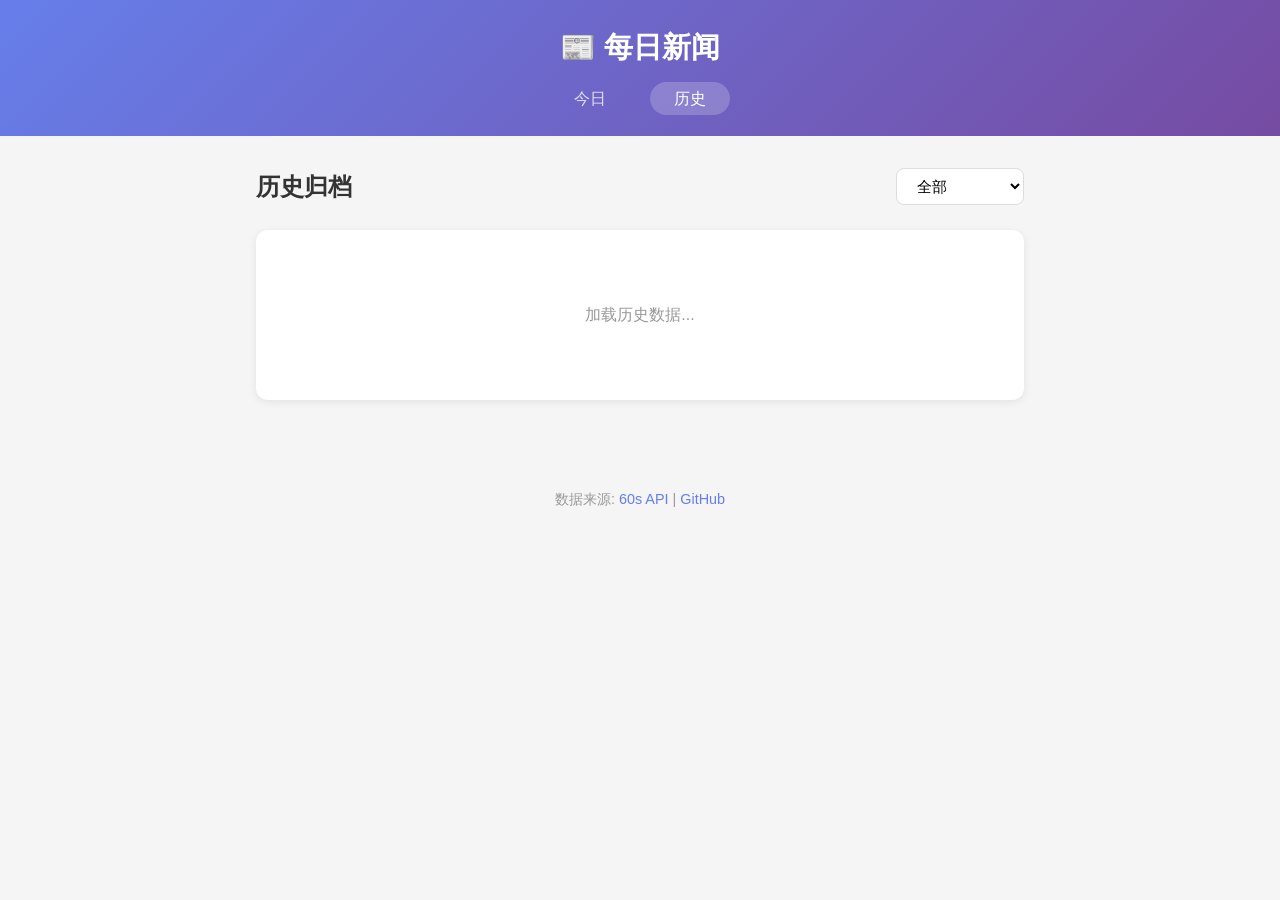
==== history.html @ ca11e193 "Initial commit: daily news site with 60s + AI news" ====
<!DOCTYPE html>
<html lang="zh-CN">
<head>
    <meta charset="UTF-8">
    <meta name="viewport" content="width=device-width, initial-scale=1.0">
    <title>历史新闻 - 每日新闻</title>
    <link rel="stylesheet" href="style.css">
</head>
<body>
    <header>
        <h1>📰 每日新闻</h1>
        <nav>
            <a href="index.html">今日</a>
            <a href="history.html" class="active">历史</a>
        </nav>
    </header>

    <main>
        <div class="history-header">
            <h2>历史归档</h2>
            <div class="filter">
                <select id="type-filter">
                    <option value="all">全部</option>
                    <option value="news">60s 看世界</option>
                    <option value="ai">AI 资讯</option>
                </select>
            </div>
        </div>

        <div class="calendar-view" id="calendar">
            <div class="loading">加载历史数据...</div>
        </div>

        <div class="archive-list" id="archive-list"></div>
    </main>

    <footer>
        <p>数据来源: <a href="https://60s.viki.moe" target="_blank">60s API</a> | 
           <a href="https://github.com/hao031410/daily-news" target="_blank">GitHub</a></p>
    </footer>

    <script src="script.js"></script>
</body>
</html>
---- style.css ----
* {
    margin: 0;
    padding: 0;
    box-sizing: border-box;
}

body {
    font-family: -apple-system, BlinkMacSystemFont, 'Segoe UI', Roboto, 'Helvetica Neue', Arial, sans-serif;
    background: #f5f5f5;
    color: #333;
    line-height: 1.6;
}

header {
    background: linear-gradient(135deg, #667eea 0%, #764ba2 100%);
    color: white;
    padding: 1.5rem 1rem;
    text-align: center;
}

header h1 {
    font-size: 1.8rem;
    margin-bottom: 0.5rem;
}

nav {
    margin-top: 1rem;
}

nav a {
    color: rgba(255,255,255,0.8);
    text-decoration: none;
    padding: 0.5rem 1.5rem;
    margin: 0 0.5rem;
    border-radius: 20px;
    transition: all 0.3s;
}

nav a:hover,
nav a.active {
    background: rgba(255,255,255,0.2);
    color: white;
}

main {
    max-width: 800px;
    margin: 2rem auto;
    padding: 0 1rem;
}

/* Tabs */
.tabs {
    display: flex;
    gap: 0.5rem;
    margin-bottom: 1.5rem;
    background: white;
    padding: 0.5rem;
    border-radius: 12px;
    box-shadow: 0 2px 8px rgba(0,0,0,0.1);
}

.tab-btn {
    flex: 1;
    padding: 0.8rem;
    border: none;
    background: transparent;
    border-radius: 8px;
    cursor: pointer;
    font-size: 1rem;
    transition: all 0.3s;
}

.tab-btn.active {
    background: #667eea;
    color: white;
}

.tab-content {
    display: none;
}

.tab-content.active {
    display: block;
}

/* News Cards */
.date-info {
    text-align: center;
    color: #666;
    margin-bottom: 1rem;
    font-size: 0.9rem;
}

.news-list {
    display: flex;
    flex-direction: column;
    gap: 1rem;
}

.news-item {
    background: white;
    padding: 1.2rem;
    border-radius: 12px;
    box-shadow: 0 2px 8px rgba(0,0,0,0.08);
    transition: transform 0.2s, box-shadow 0.2s;
}

.news-item:hover {
    transform: translateY(-2px);
    box-shadow: 0 4px 16px rgba(0,0,0,0.12);
}

.news-item h3 {
    font-size: 1.1rem;
    color: #333;
    margin-bottom: 0.5rem;
}

.news-item p {
    color: #666;
    font-size: 0.95rem;
    margin-bottom: 0.8rem;
}

.news-meta {
    display: flex;
    justify-content: space-between;
    align-items: center;
    font-size: 0.85rem;
    color: #999;
}

.news-meta a {
    color: #667eea;
    text-decoration: none;
}

.news-meta a:hover {
    text-decoration: underline;
}

/* History Page */
.history-header {
    display: flex;
    justify-content: space-between;
    align-items: center;
    margin-bottom: 1.5rem;
}

.history-header h2 {
    font-size: 1.5rem;
}

.filter select {
    padding: 0.5rem 1rem;
    border: 1px solid #ddd;
    border-radius: 8px;
    background: white;
    font-size: 0.95rem;
}

.calendar-view {
    background: white;
    padding: 1.5rem;
    border-radius: 12px;
    box-shadow: 0 2px 8px rgba(0,0,0,0.08);
    margin-bottom: 1.5rem;
}

.archive-list {
    display: flex;
    flex-direction: column;
    gap: 1rem;
}

.archive-item {
    background: white;
    padding: 1rem 1.2rem;
    border-radius: 10px;
    box-shadow: 0 2px 8px rgba(0,0,0,0.08);
    display: flex;
    justify-content: space-between;
    align-items: center;
    cursor: pointer;
    transition: all 0.2s;
}

.archive-item:hover {
    background: #f8f9ff;
}

.archive-date {
    font-weight: 600;
    color: #333;
}

.archive-types {
    display: flex;
    gap: 0.5rem;
}

.type-badge {
    padding: 0.2rem 0.6rem;
    border-radius: 12px;
    font-size: 0.75rem;
}

.type-badge.news {
    background: #e3f2fd;
    color: #1976d2;
}

.type-badge.ai {
    background: #f3e5f5;
    color: #7b1fa2;
}

/* Loading */
.loading {
    text-align: center;
    padding: 3rem;
    color: #999;
}

/* Footer */
footer {
    text-align: center;
    padding: 2rem;
    color: #999;
    font-size: 0.9rem;
}

footer a {
    color: #667eea;
    text-decoration: none;
}

/* Responsive */
@media (max-width: 600px) {
    header h1 {
        font-size: 1.5rem;
    }
    
    nav a {
        padding: 0.4rem 1rem;
        font-size: 0.9rem;
    }
    
    .history-header {
        flex-direction: column;
        gap: 1rem;
        align-items: flex-start;
    }
}
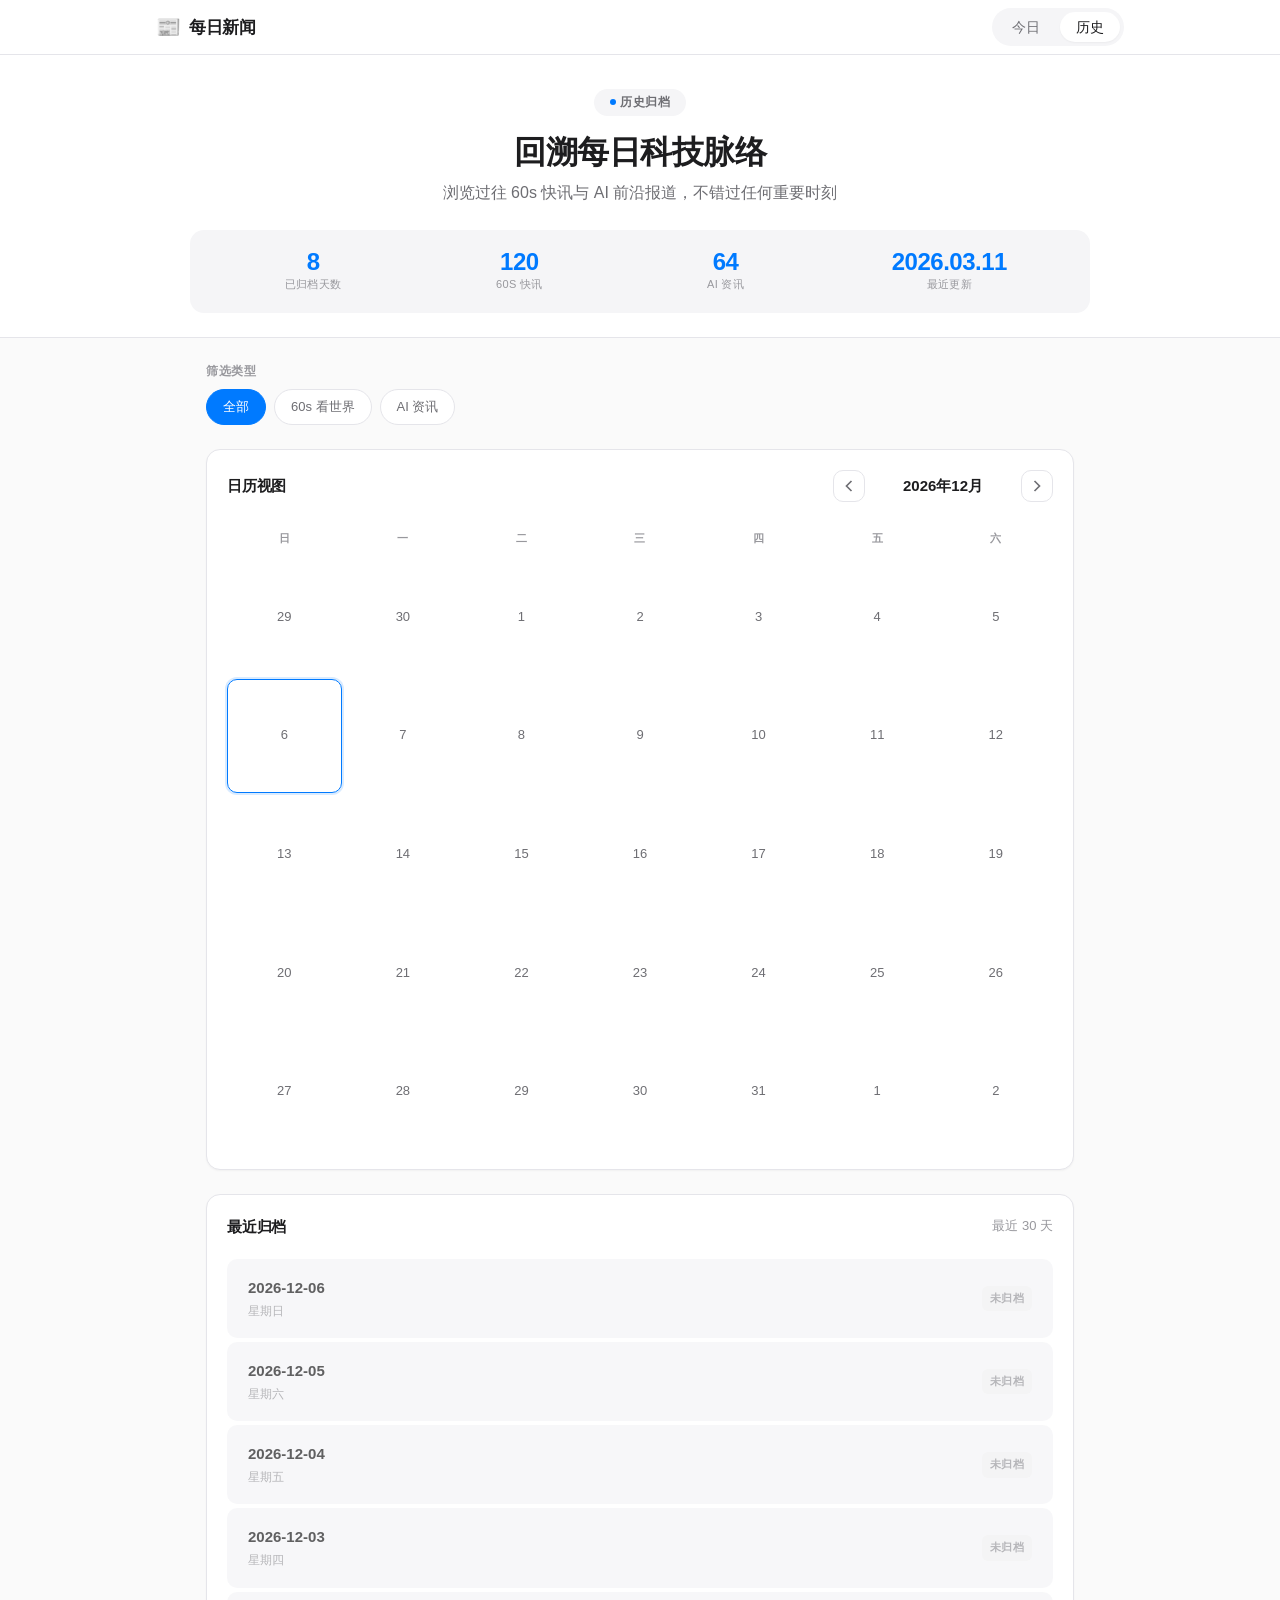
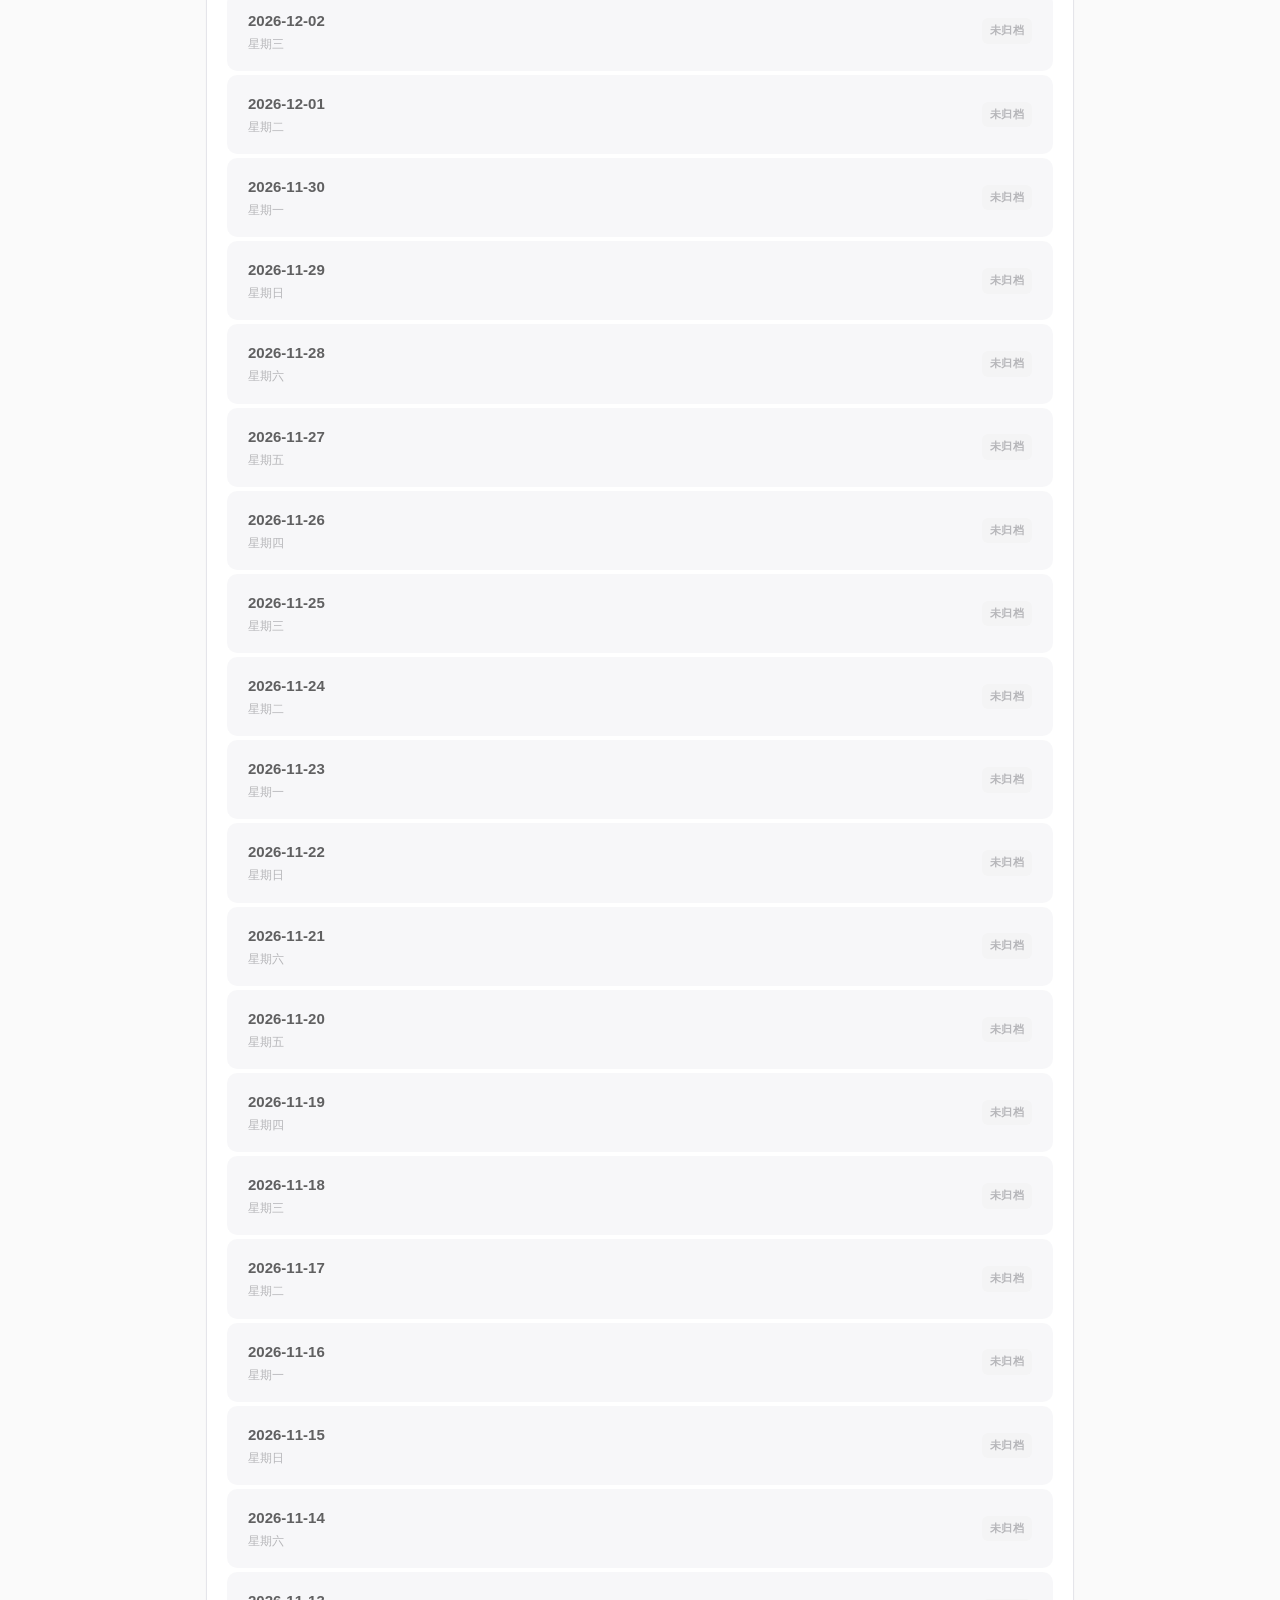
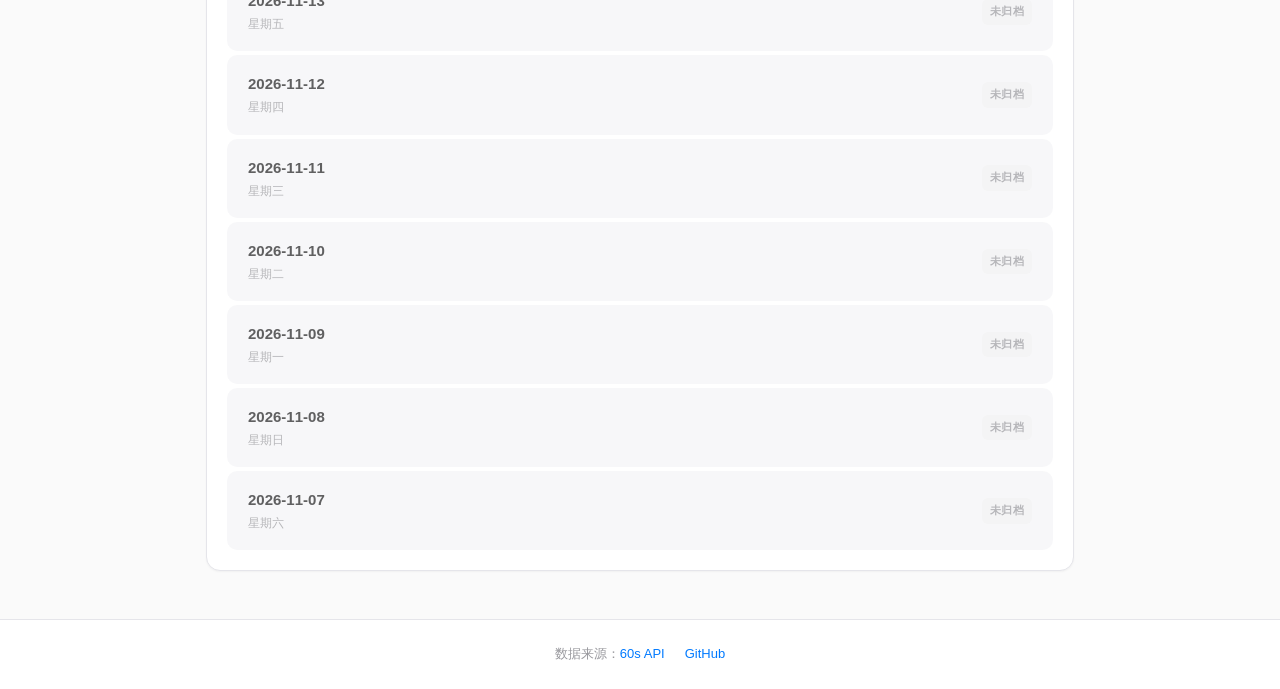
==== commit 5f723418: "feat: productize daily news experience" ====
--- a/history.html
+++ b/history.html
@@ -5,39 +5,111 @@
     <meta name="viewport" content="width=device-width, initial-scale=1.0">
     <title>历史新闻 - 每日新闻</title>
     <link rel="stylesheet" href="style.css">
+    <link rel="icon" type="image/svg+xml" href="data:image/svg+xml,<svg xmlns='http://www.w3.org/2000/svg' viewBox='0 0 100 100'><text y='.9em' font-size='90'>📰</text></svg>">
 </head>
 <body>
-    <header>
-        <h1>📰 每日新闻</h1>
-        <nav>
-            <a href="index.html">今日</a>
-            <a href="history.html" class="active">历史</a>
+    <div class="page-wrapper">
+        <!-- Navigation Bar -->
+        <nav class="top-nav">
+            <div class="nav-container">
+                <a href="index.html" class="nav-logo">
+                    <span class="logo-icon">📰</span>
+                    <span class="logo-text">每日新闻</span>
+                </a>
+                <div class="nav-tabs">
+                    <a href="index.html" class="nav-tab">今日</a>
+                    <a href="history.html" class="nav-tab active">历史</a>
+                </div>
+            </div>
         </nav>
-    </header>
 
-    <main>
-        <div class="history-header">
-            <h2>历史归档</h2>
-            <div class="filter">
-                <select id="type-filter">
-                    <option value="all">全部</option>
-                    <option value="news">60s 看世界</option>
-                    <option value="ai">AI 资讯</option>
-                </select>
+        <!-- Hero Section -->
+        <header class="hero">
+            <div class="hero-content">
+                <div class="hero-main">
+                    <div class="hero-badge history-badge">
+                        <span class="badge-dot"></span>
+                        历史归档
+                    </div>
+                    <h1 class="hero-title">回溯每日科技脉络</h1>
+                    <p class="hero-desc">浏览过往 60s 快讯与 AI 前沿报道，不错过任何重要时刻</p>
+                </div>
+
+                <!-- History Summary Bar -->
+                <div class="hero-status-bar history-summary">
+                    <div class="summary-stat">
+                        <span class="stat-value" id="total-days">-</span>
+                        <span class="stat-label">已归档天数</span>
+                    </div>
+                    <div class="summary-stat">
+                        <span class="stat-value" id="total-news">-</span>
+                        <span class="stat-label">60s 快讯</span>
+                    </div>
+                    <div class="summary-stat">
+                        <span class="stat-value" id="total-ai">-</span>
+                        <span class="stat-label">AI 资讯</span>
+                    </div>
+                    <div class="summary-stat">
+                        <span class="stat-value" id="latest-date">-</span>
+                        <span class="stat-label">最近更新</span>
+                    </div>
+                </div>
             </div>
-        </div>
+        </header>
 
-        <div class="calendar-view" id="calendar">
-            <div class="loading">加载历史数据...</div>
-        </div>
+        <main>
+            <!-- Filter & Quick Nav -->
+            <div class="history-controls">
+                <div class="filter-group">
+                    <label class="filter-label">筛选类型</label>
+                    <div class="filter-chips">
+                        <button class="filter-chip active" data-filter="all">全部</button>
+                        <button class="filter-chip" data-filter="news">60s 看世界</button>
+                        <button class="filter-chip" data-filter="ai">AI 资讯</button>
+                    </div>
+                </div>
+            </div>
 
-        <div class="archive-list" id="archive-list"></div>
-    </main>
+            <!-- Calendar View -->
+            <div class="calendar-section">
+                <div class="section-header">
+                    <h2 class="section-title">日历视图</h2>
+                    <div class="calendar-nav">
+                        <button class="nav-btn" id="prev-month" aria-label="上个月">
+                            <svg width="20" height="20" viewBox="0 0 24 24" fill="none" stroke="currentColor" stroke-width="2">
+                                <path d="M15 18l-6-6 6-6"/>
+                            </svg>
+                        </button>
+                        <span class="calendar-month-label" id="calendar-month"></span>
+                        <button class="nav-btn" id="next-month" aria-label="下个月">
+                            <svg width="20" height="20" viewBox="0 0 24 24" fill="none" stroke="currentColor" stroke-width="2">
+                                <path d="M9 18l6-6-6-6"/>
+                            </svg>
+                        </button>
+                    </div>
+                </div>
+                <div class="calendar-view" id="calendar">
+                    <div class="loading">加载日历...</div>
+                </div>
+            </div>
 
-    <footer>
-        <p>数据来源: <a href="https://60s.viki.moe" target="_blank">60s API</a> | 
-           <a href="https://github.com/hao031410/daily-news" target="_blank">GitHub</a></p>
-    </footer>
+            <!-- Archive List -->
+            <div class="archive-section">
+                <div class="section-header">
+                    <h2 class="section-title">最近归档</h2>
+                    <span class="archive-count" id="archive-count">最近 30 天</span>
+                </div>
+                <div class="archive-list" id="archive-list"></div>
+            </div>
+        </main>
+
+        <footer>
+            <div class="footer-content">
+                <p class="footer-text">数据来源：<a href="https://60s.viki.moe" target="_blank">60s API</a></p>
+                <p class="footer-text"><a href="https://github.com/hao031410/daily-news" target="_blank">GitHub</a></p>
+            </div>
+        </footer>
+    </div>
 
     <script src="script.js"></script>
 </body>
--- a/style.css
+++ b/style.css
@@ -1,208 +1,603 @@
+/* ===================================
+   Daily News - Product Style v1.1
+   Clean, Modern, Tool-like Aesthetic
+   Enhanced visual hierarchy & rhythm
+   =================================== */
+
 * {
     margin: 0;
     padding: 0;
     box-sizing: border-box;
 }
 
+:root {
+    /* Colors */
+    --bg-primary: #fafafa;
+    --bg-secondary: #ffffff;
+    --bg-tertiary: #f5f5f7;
+    --bg-quaternary: #f0f0f2;
+
+    --text-primary: #1d1d1f;
+    --text-secondary: #6e6e73;
+    --text-tertiary: #98989d;
+
+    --accent-primary: #007aff;
+    --accent-primary-rgb: 0, 122, 255;
+    --accent-secondary: #5856d6;
+    --accent-success: #34c759;
+    --accent-warning: #ff9500;
+    --accent-danger: #ff3b30;
+
+    --border-light: #e5e5ea;
+    --border-medium: #d1d1d6;
+
+    --shadow-sm: 0 1px 2px rgba(0, 0, 0, 0.04);
+    --shadow-md: 0 4px 12px rgba(0, 0, 0, 0.06);
+    --shadow-lg: 0 8px 24px rgba(0, 0, 0, 0.08);
+    --shadow-hover: 0 12px 32px rgba(0, 0, 0, 0.1);
+
+    /* Spacing */
+    --space-xs: 0.25rem;
+    --space-sm: 0.5rem;
+    --space-md: 1rem;
+    --space-lg: 1.25rem;
+    --space-xl: 1.5rem;
+    --space-2xl: 2rem;
+    --space-3xl: 3rem;
+
+    /* Radius */
+    --radius-sm: 6px;
+    --radius-md: 10px;
+    --radius-lg: 14px;
+    --radius-xl: 20px;
+    --radius-full: 9999px;
+
+    /* Transitions */
+    --transition-fast: 120ms cubic-bezier(0.4, 0, 0.2, 1);
+    --transition-base: 200ms cubic-bezier(0.4, 0, 0.2, 1);
+    --transition-slow: 300ms cubic-bezier(0.4, 0, 0.2, 1);
+}
+
 body {
-    font-family: -apple-system, BlinkMacSystemFont, 'Segoe UI', Roboto, 'Helvetica Neue', Arial, sans-serif;
-    background: #f5f5f5;
-    color: #333;
+    font-family: -apple-system, BlinkMacSystemFont, 'SF Pro Text', 'Segoe UI', Roboto, 'Helvetica Neue', Arial, sans-serif;
+    background: var(--bg-primary);
+    color: var(--text-primary);
     line-height: 1.6;
-}
-
-header {
-    background: linear-gradient(135deg, #667eea 0%, #764ba2 100%);
+    -webkit-font-smoothing: antialiased;
+    -moz-osx-font-smoothing: grayscale;
+}
+
+.page-wrapper {
+    min-height: 100vh;
+    display: flex;
+    flex-direction: column;
+}
+
+/* ===================================
+   Top Navigation Bar
+   =================================== */
+.top-nav {
+    background: var(--bg-secondary);
+    border-bottom: 1px solid var(--border-light);
+    position: sticky;
+    top: 0;
+    z-index: 100;
+    backdrop-filter: blur(20px);
+    background: rgba(255, 255, 255, 0.9);
+}
+
+.nav-container {
+    max-width: 1000px;
+    margin: 0 auto;
+    display: flex;
+    justify-content: space-between;
+    align-items: center;
+    padding: var(--space-sm) var(--space-md);
+}
+
+.nav-logo {
+    display: flex;
+    align-items: center;
+    gap: var(--space-sm);
+    text-decoration: none;
+    color: var(--text-primary);
+    font-weight: 600;
+    font-size: 1.0625rem;
+    letter-spacing: -0.2px;
+}
+
+.logo-icon {
+    font-size: 1.25rem;
+}
+
+.nav-tabs {
+    display: flex;
+    gap: var(--space-xs);
+    background: var(--bg-tertiary);
+    padding: var(--space-xs);
+    border-radius: var(--radius-full);
+}
+
+.nav-tab {
+    padding: var(--space-xs) var(--space-md);
+    text-decoration: none;
+    color: var(--text-secondary);
+    font-size: 0.875rem;
+    font-weight: 500;
+    border-radius: var(--radius-full);
+    transition: all var(--transition-fast);
+    white-space: nowrap;
+}
+
+.nav-tab:hover {
+    color: var(--text-primary);
+    background: rgba(255, 255, 255, 0.5);
+}
+
+.nav-tab.active {
+    background: var(--bg-secondary);
+    color: var(--text-primary);
+    box-shadow: var(--shadow-sm);
+}
+
+/* ===================================
+   Hero Section
+   =================================== */
+.hero {
+    background: var(--bg-secondary);
+    border-bottom: 1px solid var(--border-light);
+    padding: var(--space-2xl) var(--space-md) var(--space-xl);
+}
+
+.hero-content {
+    max-width: 900px;
+    margin: 0 auto;
+}
+
+.hero-main {
+    text-align: center;
+    margin-bottom: var(--space-xl);
+}
+
+.hero-badge {
+    display: inline-flex;
+    align-items: center;
+    gap: var(--space-xs);
+    padding: var(--space-xs) var(--space-md);
+    background: var(--bg-tertiary);
+    color: var(--text-secondary);
+    font-size: 0.75rem;
+    font-weight: 600;
+    letter-spacing: 0.5px;
+    text-transform: uppercase;
+    border-radius: var(--radius-full);
+    margin-bottom: var(--space-md);
+}
+
+.badge-dot {
+    width: 6px;
+    height: 6px;
+    background: var(--accent-success);
+    border-radius: var(--radius-full);
+    animation: pulse 2s ease-in-out infinite;
+}
+
+/* History badge variant */
+.history-badge .badge-dot {
+    background: var(--accent-primary);
+}
+
+.badge-text {
+    margin-left: 2px;
+}
+
+@keyframes pulse {
+    0%, 100% { opacity: 1; transform: scale(1); }
+    50% { opacity: 0.6; transform: scale(0.9); }
+}
+
+.hero-title {
+    font-size: 2rem;
+    font-weight: 700;
+    letter-spacing: -0.5px;
+    color: var(--text-primary);
+    margin-bottom: var(--space-sm);
+    line-height: 1.25;
+}
+
+.hero-desc {
+    font-size: 1rem;
+    color: var(--text-secondary);
+    font-weight: 400;
+    max-width: 520px;
+    margin: 0 auto;
+}
+
+/* Back to today link */
+.back-to-today {
+    display: inline-flex;
+    align-items: center;
+    gap: var(--space-xs);
+    margin-top: var(--space-md);
+    padding: var(--space-xs) var(--space-md);
+    background: var(--bg-secondary);
+    border: 1px solid var(--border-light);
+    border-radius: var(--radius-full);
+    color: var(--text-secondary);
+    font-size: 0.8125rem;
+    font-weight: 500;
+    text-decoration: none;
+    transition: all var(--transition-fast);
+}
+
+.back-to-today:hover {
+    border-color: var(--accent-primary);
+    color: var(--accent-primary);
+    background: rgba(0, 122, 255, 0.04);
+}
+
+.back-to-today svg {
+    width: 14px;
+    height: 14px;
+}
+
+/* ===================================
+   Status Bar
+   =================================== */
+.hero-status-bar {
+    display: flex;
+    align-items: center;
+    justify-content: center;
+    gap: var(--space-lg);
+    padding: var(--space-lg);
+    background: var(--bg-tertiary);
+    border-radius: var(--radius-lg);
+    margin-top: var(--space-lg);
+}
+
+.status-item {
+    display: flex;
+    align-items: center;
+    gap: var(--space-sm);
+}
+
+.status-icon {
+    font-size: 1.125rem;
+    line-height: 1;
+}
+
+.status-info {
+    display: flex;
+    flex-direction: column;
+    gap: 2px;
+}
+
+.status-label {
+    font-size: 0.6875rem;
+    color: var(--text-tertiary);
+    text-transform: uppercase;
+    letter-spacing: 0.3px;
+    font-weight: 500;
+}
+
+.status-value {
+    font-size: 0.875rem;
+    color: var(--text-primary);
+    font-weight: 600;
+    white-space: nowrap;
+}
+
+.status-divider {
+    width: 1px;
+    height: 32px;
+    background: var(--border-light);
+}
+
+/* History summary variant */
+.history-summary {
+    justify-content: space-around;
+    gap: 0;
+}
+
+.summary-stat {
+    display: flex;
+    flex-direction: column;
+    align-items: center;
+    gap: 2px;
+    min-width: 80px;
+}
+
+.stat-value {
+    font-size: 1.5rem;
+    font-weight: 700;
+    color: var(--accent-primary);
+    line-height: 1;
+    letter-spacing: -0.5px;
+}
+
+.stat-label {
+    font-size: 0.6875rem;
+    color: var(--text-tertiary);
+    text-transform: uppercase;
+    letter-spacing: 0.3px;
+    font-weight: 500;
+}
+
+/* ===================================
+   Main Content
+   =================================== */
+main {
+    flex: 1;
+    max-width: 900px;
+    margin: 0 auto;
+    padding: var(--space-xl) var(--space-md) var(--space-3xl);
+    width: 100%;
+}
+
+/* ===================================
+   History Controls
+   =================================== */
+.history-controls {
+    margin-bottom: var(--space-xl);
+}
+
+.filter-group {
+    display: flex;
+    flex-direction: column;
+    gap: var(--space-sm);
+}
+
+.filter-label {
+    font-size: 0.75rem;
+    font-weight: 600;
+    color: var(--text-tertiary);
+    text-transform: uppercase;
+    letter-spacing: 0.5px;
+}
+
+.filter-chips {
+    display: flex;
+    gap: var(--space-sm);
+}
+
+.filter-chip {
+    padding: var(--space-sm) var(--space-md);
+    background: var(--bg-secondary);
+    border: 1px solid var(--border-light);
+    border-radius: var(--radius-full);
+    color: var(--text-secondary);
+    font-size: 0.8125rem;
+    font-weight: 500;
+    cursor: pointer;
+    transition: all var(--transition-fast);
+}
+
+.filter-chip:hover {
+    border-color: var(--border-medium);
+    color: var(--text-primary);
+}
+
+.filter-chip.active {
+    background: var(--accent-primary);
+    border-color: var(--accent-primary);
     color: white;
-    padding: 1.5rem 1rem;
+}
+
+/* ===================================
+   Calendar Section
+   =================================== */
+.calendar-section {
+    background: var(--bg-secondary);
+    border: 1px solid var(--border-light);
+    border-radius: var(--radius-lg);
+    padding: var(--space-lg);
+    margin-bottom: var(--space-xl);
+    box-shadow: var(--shadow-sm);
+}
+
+.section-header {
+    display: flex;
+    justify-content: space-between;
+    align-items: center;
+    margin-bottom: var(--space-lg);
+}
+
+.section-title {
+    font-size: 0.9375rem;
+    font-weight: 600;
+    color: var(--text-primary);
+    letter-spacing: -0.2px;
+}
+
+.archive-count {
+    font-size: 0.8125rem;
+    color: var(--text-tertiary);
+}
+
+.calendar-nav {
+    display: flex;
+    align-items: center;
+    gap: var(--space-sm);
+}
+
+.nav-btn {
+    width: 32px;
+    height: 32px;
+    display: flex;
+    align-items: center;
+    justify-content: center;
+    border: 1px solid var(--border-light);
+    border-radius: var(--radius-md);
+    background: var(--bg-secondary);
+    color: var(--text-secondary);
+    cursor: pointer;
+    transition: all var(--transition-fast);
+}
+
+.nav-btn:hover {
+    border-color: var(--accent-primary);
+    color: var(--accent-primary);
+    background: rgba(0, 122, 255, 0.04);
+}
+
+.calendar-month-label {
+    font-size: 0.9375rem;
+    font-weight: 600;
+    color: var(--text-primary);
+    min-width: 140px;
     text-align: center;
 }
 
-header h1 {
-    font-size: 1.8rem;
-    margin-bottom: 0.5rem;
-}
-
-nav {
-    margin-top: 1rem;
-}
-
-nav a {
-    color: rgba(255,255,255,0.8);
-    text-decoration: none;
-    padding: 0.5rem 1.5rem;
-    margin: 0 0.5rem;
-    border-radius: 20px;
-    transition: all 0.3s;
-}
-
-nav a:hover,
-nav a.active {
-    background: rgba(255,255,255,0.2);
-    color: white;
-}
-
-main {
-    max-width: 800px;
-    margin: 2rem auto;
-    padding: 0 1rem;
-}
-
-/* Tabs */
-.tabs {
-    display: flex;
-    gap: 0.5rem;
-    margin-bottom: 1.5rem;
-    background: white;
-    padding: 0.5rem;
-    border-radius: 12px;
-    box-shadow: 0 2px 8px rgba(0,0,0,0.1);
-}
-
-.tab-btn {
-    flex: 1;
-    padding: 0.8rem;
-    border: none;
-    background: transparent;
-    border-radius: 8px;
+/* Calendar Grid */
+.calendar-view {
+    padding: 0;
+}
+
+/* Calendar with empty state */
+.calendar-view:has(.empty-state) {
+    padding: var(--space-xl);
+}
+
+.calendar-grid {
+    display: grid;
+    grid-template-columns: repeat(7, 1fr);
+    gap: var(--space-xs);
+}
+
+.calendar-weekday {
+    font-size: 0.6875rem;
+    color: var(--text-tertiary);
+    text-align: center;
+    padding: var(--space-sm);
+    font-weight: 600;
+    text-transform: uppercase;
+    letter-spacing: 0.3px;
+}
+
+.calendar-day {
+    aspect-ratio: 1;
+    display: flex;
+    flex-direction: column;
+    align-items: center;
+    justify-content: center;
+    border-radius: var(--radius-md);
+    font-size: 0.8125rem;
+    color: var(--text-secondary);
     cursor: pointer;
-    font-size: 1rem;
-    transition: all 0.3s;
-}
-
-.tab-btn.active {
-    background: #667eea;
-    color: white;
-}
-
-.tab-content {
-    display: none;
-}
-
-.tab-content.active {
-    display: block;
-}
-
-/* News Cards */
-.date-info {
-    text-align: center;
-    color: #666;
-    margin-bottom: 1rem;
-    font-size: 0.9rem;
-}
-
-.news-list {
+    transition: all var(--transition-fast);
+    position: relative;
+    border: 1px solid transparent;
+}
+
+.calendar-day:hover:not(.empty) {
+    background: var(--bg-tertiary);
+    border-color: var(--border-light);
+}
+
+.calendar-day.has-data {
+    background: var(--bg-tertiary);
+    color: var(--text-primary);
+    font-weight: 600;
+    border-color: var(--border-light);
+}
+
+.calendar-day.has-data::after {
+    content: '';
+    position: absolute;
+    bottom: 5px;
+    width: 4px;
+    height: 4px;
+    background: var(--accent-primary);
+    border-radius: var(--radius-full);
+}
+
+.calendar-day.has-data.news-only::after {
+    background: #1976d2;
+}
+
+.calendar-day.has-data.ai-only::after {
+    background: #7b1fa2;
+}
+
+.calendar-day.has-data:hover {
+    border-color: var(--accent-primary);
+}
+
+.calendar-day.empty {
+    cursor: default;
+}
+
+.calendar-day.today {
+    border-color: var(--accent-primary);
+    box-shadow: 0 0 0 2px rgba(0, 122, 255, 0.15);
+}
+
+/* ===================================
+   Archive Section
+   =================================== */
+.archive-section {
+    background: var(--bg-secondary);
+    border: 1px solid var(--border-light);
+    border-radius: var(--radius-lg);
+    padding: var(--space-lg);
+    box-shadow: var(--shadow-sm);
+}
+
+.archive-list {
     display: flex;
     flex-direction: column;
-    gap: 1rem;
-}
-
-.news-item {
-    background: white;
-    padding: 1.2rem;
-    border-radius: 12px;
-    box-shadow: 0 2px 8px rgba(0,0,0,0.08);
-    transition: transform 0.2s, box-shadow 0.2s;
-}
-
-.news-item:hover {
-    transform: translateY(-2px);
-    box-shadow: 0 4px 16px rgba(0,0,0,0.12);
-}
-
-.news-item h3 {
-    font-size: 1.1rem;
-    color: #333;
-    margin-bottom: 0.5rem;
-}
-
-.news-item p {
-    color: #666;
-    font-size: 0.95rem;
-    margin-bottom: 0.8rem;
-}
-
-.news-meta {
+    gap: var(--space-xs);
+    margin-top: var(--space-md);
+}
+
+.archive-item {
     display: flex;
     justify-content: space-between;
     align-items: center;
-    font-size: 0.85rem;
-    color: #999;
-}
-
-.news-meta a {
-    color: #667eea;
-    text-decoration: none;
-}
-
-.news-meta a:hover {
-    text-decoration: underline;
-}
-
-/* History Page */
-.history-header {
-    display: flex;
-    justify-content: space-between;
-    align-items: center;
-    margin-bottom: 1.5rem;
-}
-
-.history-header h2 {
-    font-size: 1.5rem;
-}
-
-.filter select {
-    padding: 0.5rem 1rem;
-    border: 1px solid #ddd;
-    border-radius: 8px;
-    background: white;
-    font-size: 0.95rem;
-}
-
-.calendar-view {
-    background: white;
-    padding: 1.5rem;
-    border-radius: 12px;
-    box-shadow: 0 2px 8px rgba(0,0,0,0.08);
-    margin-bottom: 1.5rem;
-}
-
-.archive-list {
+    padding: var(--space-md) var(--space-lg);
+    background: var(--bg-tertiary);
+    border-radius: var(--radius-md);
+    cursor: pointer;
+    transition: all var(--transition-base);
+    border: 1px solid transparent;
+}
+
+.archive-item:hover {
+    background: var(--bg-secondary);
+    border-color: var(--border-light);
+    transform: translateX(4px);
+    box-shadow: var(--shadow-sm);
+}
+
+.archive-date {
     display: flex;
     flex-direction: column;
-    gap: 1rem;
-}
-
-.archive-item {
-    background: white;
-    padding: 1rem 1.2rem;
-    border-radius: 10px;
-    box-shadow: 0 2px 8px rgba(0,0,0,0.08);
-    display: flex;
-    justify-content: space-between;
-    align-items: center;
-    cursor: pointer;
-    transition: all 0.2s;
-}
-
-.archive-item:hover {
-    background: #f8f9ff;
-}
-
-.archive-date {
+    gap: 2px;
+}
+
+.archive-date-primary {
     font-weight: 600;
-    color: #333;
+    color: var(--text-primary);
+    font-size: 0.9375rem;
+}
+
+.archive-date-secondary {
+    font-size: 0.75rem;
+    color: var(--text-tertiary);
 }
 
 .archive-types {
     display: flex;
-    gap: 0.5rem;
+    gap: var(--space-sm);
 }
 
 .type-badge {
-    padding: 0.2rem 0.6rem;
-    border-radius: 12px;
-    font-size: 0.75rem;
+    padding: var(--space-xs) var(--space-sm);
+    border-radius: var(--radius-sm);
+    font-size: 0.6875rem;
+    font-weight: 700;
+    text-transform: uppercase;
+    letter-spacing: 0.3px;
 }
 
 .type-badge.news {
@@ -215,40 +610,436 @@
     color: #7b1fa2;
 }
 
-/* Loading */
+.type-badge.empty {
+    background: var(--bg-quaternary);
+    color: var(--text-tertiary);
+}
+
+/* ===================================
+   Segmented Control
+   =================================== */
+.segmented-control {
+    display: flex;
+    background: var(--bg-tertiary);
+    padding: var(--space-sm);
+    border-radius: var(--radius-full);
+    margin-bottom: var(--space-xl);
+    gap: var(--space-xs);
+}
+
+.segment-btn {
+    flex: 1;
+    display: flex;
+    align-items: center;
+    justify-content: center;
+    padding: var(--space-sm) var(--space-md);
+    min-height: 40px;
+    border: none;
+    background: transparent;
+    border-radius: var(--radius-full);
+    cursor: pointer;
+    font-size: 0.875rem;
+    font-weight: 500;
+    color: var(--text-secondary);
+    transition: all var(--transition-fast);
+}
+
+.segment-btn:hover:not(.active) {
+    background: rgba(255, 255, 255, 0.5);
+    color: var(--text-primary);
+}
+
+.segment-btn.active {
+    background: var(--bg-secondary);
+    color: var(--text-primary);
+    box-shadow: var(--shadow-sm);
+}
+
+.segment-label {
+    display: flex;
+    align-items: center;
+    gap: var(--space-xs);
+    white-space: nowrap;
+}
+
+.segment-icon {
+    font-size: 1rem;
+}
+
+/* ===================================
+   Tab Contents
+   =================================== */
+.tab-content {
+    display: none;
+}
+
+.tab-content.active {
+    display: block;
+}
+
+/* ===================================
+   News Grid (All Tab)
+   =================================== */
+.news-grid {
+    display: grid;
+    grid-template-columns: repeat(auto-fill, minmax(300px, 1fr));
+    gap: var(--space-md);
+}
+
+/* ===================================
+   News List & Cards
+   =================================== */
+.news-list {
+    display: flex;
+    flex-direction: column;
+    gap: var(--space-md);
+}
+
+.news-item {
+    background: var(--bg-secondary);
+    border: 1px solid var(--border-light);
+    border-radius: var(--radius-lg);
+    padding: var(--space-lg);
+    transition: all var(--transition-base);
+    box-shadow: var(--shadow-sm);
+}
+
+.news-item:hover {
+    border-color: var(--border-medium);
+    box-shadow: var(--shadow-md);
+    transform: translateY(-2px);
+}
+
+.news-item .news-index {
+    display: inline-flex;
+    align-items: center;
+    justify-content: center;
+    width: 26px;
+    height: 26px;
+    background: var(--bg-tertiary);
+    color: var(--text-tertiary);
+    font-size: 0.75rem;
+    font-weight: 700;
+    border-radius: var(--radius-sm);
+    margin-bottom: var(--space-sm);
+}
+
+.news-item h3 {
+    font-size: 1rem;
+    font-weight: 600;
+    color: var(--text-primary);
+    margin-bottom: var(--space-sm);
+    line-height: 1.5;
+    letter-spacing: -0.2px;
+}
+
+.news-item p {
+    color: var(--text-secondary);
+    font-size: 0.9375rem;
+    margin-bottom: var(--space-md);
+    line-height: 1.6;
+}
+
+.news-meta {
+    display: flex;
+    justify-content: space-between;
+    align-items: center;
+    padding-top: var(--space-md);
+    border-top: 1px solid var(--border-light);
+    font-size: 0.8125rem;
+}
+
+.news-meta .news-source {
+    color: var(--text-tertiary);
+    font-weight: 500;
+}
+
+.news-meta .news-link {
+    color: var(--accent-primary);
+    text-decoration: none;
+    font-weight: 500;
+    transition: color var(--transition-fast);
+}
+
+.news-meta .news-link:hover {
+    color: var(--accent-secondary);
+    text-decoration: underline;
+}
+
+/* Category Badge */
+.news-category {
+    display: inline-block;
+    padding: var(--space-xs) var(--space-sm);
+    background: var(--bg-tertiary);
+    color: var(--text-secondary);
+    font-size: 0.6875rem;
+    font-weight: 700;
+    border-radius: var(--radius-sm);
+    margin-bottom: var(--space-sm);
+    margin-right: var(--space-sm);
+    text-transform: uppercase;
+    letter-spacing: 0.3px;
+}
+
+.news-category.news {
+    background: #e3f2fd;
+    color: #1976d2;
+}
+
+.news-category.ai {
+    background: #f3e5f5;
+    color: #7b1fa2;
+}
+
+/* ===================================
+   Loading State
+   =================================== */
 .loading {
     text-align: center;
-    padding: 3rem;
-    color: #999;
-}
-
-/* Footer */
+    padding: var(--space-2xl);
+    color: var(--text-tertiary);
+    font-size: 0.9375rem;
+}
+
+.loading::before {
+    content: '';
+    display: inline-block;
+    width: 20px;
+    height: 20px;
+    border: 2px solid var(--border-light);
+    border-top-color: var(--accent-primary);
+    border-radius: 50%;
+    animation: spin 0.8s linear infinite;
+    margin-right: var(--space-sm);
+    vertical-align: middle;
+}
+
+@keyframes spin {
+    to { transform: rotate(360deg); }
+}
+
+/* Empty State */
+.empty-state {
+    text-align: center;
+    padding: var(--space-2xl) var(--space-lg);
+    color: var(--text-tertiary);
+    font-size: 0.875rem;
+    background: var(--bg-tertiary);
+    border-radius: var(--radius-lg);
+    border: 1px dashed var(--border-light);
+}
+
+/* Archive item without data */
+.archive-item.no-data {
+    opacity: 0.7;
+    cursor: not-allowed;
+}
+
+.archive-item.no-data:hover {
+    transform: none;
+    border-color: transparent;
+    box-shadow: none;
+}
+
+/* ===================================
+   Footer
+   =================================== */
 footer {
+    background: var(--bg-secondary);
+    border-top: 1px solid var(--border-light);
+    padding: var(--space-xl) var(--space-md);
+    margin-top: auto;
+}
+
+.footer-content {
+    max-width: 900px;
+    margin: 0 auto;
+    display: flex;
+    justify-content: center;
+    gap: var(--space-lg);
+    flex-wrap: wrap;
+}
+
+.footer-text {
+    font-size: 0.8125rem;
+    color: var(--text-tertiary);
+}
+
+.footer-text a {
+    color: var(--accent-primary);
+    text-decoration: none;
+    font-weight: 500;
+    transition: color var(--transition-fast);
+}
+
+.footer-text a:hover {
+    color: var(--accent-secondary);
+}
+
+/* ===================================
+   Responsive Design
+   =================================== */
+@media (max-width: 768px) {
+    :root {
+        --space-2xl: 1.75rem;
+        --space-3xl: 2rem;
+    }
+
+    .nav-container {
+        padding: var(--space-sm);
+    }
+
+    .nav-tab {
+        padding: var(--space-xs) var(--space-sm);
+        font-size: 0.8125rem;
+    }
+
+    .hero {
+        padding: var(--space-xl) var(--space-md) var(--space-lg);
+    }
+
+    .hero-title {
+        font-size: 1.5rem;
+    }
+
+    .hero-desc {
+        font-size: 0.9375rem;
+    }
+
+    .hero-status-bar {
+        flex-wrap: wrap;
+        gap: var(--space-md);
+        padding: var(--space-md);
+    }
+
+    .status-divider {
+        display: none;
+    }
+
+    .history-summary {
+        flex-wrap: wrap;
+        justify-content: center;
+        gap: var(--space-lg);
+    }
+
+    .summary-stat {
+        min-width: 60px;
+    }
+
+    .stat-value {
+        font-size: 1.25rem;
+    }
+
+    .segmented-control {
+        flex-direction: row;
+    }
+
+    .segment-btn {
+        padding: var(--space-sm);
+        font-size: 0.8125rem;
+    }
+
+    .news-grid {
+        grid-template-columns: 1fr;
+    }
+
+    .section-header {
+        flex-direction: column;
+        align-items: flex-start;
+        gap: var(--space-sm);
+    }
+
+    .calendar-nav {
+        width: 100%;
+        justify-content: space-between;
+    }
+
+    .calendar-month-label {
+        min-width: auto;
+        flex: 1;
+    }
+
+    .calendar-view {
+        overflow-x: auto;
+        -webkit-overflow-scrolling: touch;
+    }
+
+    .calendar-grid {
+        min-width: 280px;
+    }
+
+    .archive-item {
+        flex-direction: column;
+        align-items: flex-start;
+        gap: var(--space-sm);
+    }
+
+    .footer-content {
+        flex-direction: column;
+        align-items: center;
+        gap: var(--space-xs);
+    }
+}
+
+@media (max-width: 480px) {
+    .hero-title {
+        font-size: 1.25rem;
+    }
+
+    .hero-desc {
+        font-size: 0.875rem;
+    }
+
+    .segment-btn {
+        padding: var(--space-xs) var(--space-sm);
+        font-size: 0.75rem;
+    }
+
+    .segment-icon {
+        display: none;
+    }
+
+    .news-item {
+        padding: var(--space-md);
+    }
+
+    .news-item h3 {
+        font-size: 0.9375rem;
+    }
+
+    .news-item p {
+        font-size: 0.875rem;
+    }
+
+    .filter-chips {
+        flex-wrap: wrap;
+    }
+
+    .filter-chip {
+        padding: var(--space-xs) var(--space-sm);
+        font-size: 0.75rem;
+    }
+}
+
+/* ===================================
+   Utility Classes
+   =================================== */
+.text-center {
     text-align: center;
-    padding: 2rem;
-    color: #999;
-    font-size: 0.9rem;
-}
-
-footer a {
-    color: #667eea;
-    text-decoration: none;
-}
-
-/* Responsive */
-@media (max-width: 600px) {
-    header h1 {
-        font-size: 1.5rem;
-    }
-    
-    nav a {
-        padding: 0.4rem 1rem;
-        font-size: 0.9rem;
-    }
-    
-    .history-header {
-        flex-direction: column;
-        gap: 1rem;
-        align-items: flex-start;
-    }
-}
+}
+
+.hidden {
+    display: none !important;
+}
+
+.sr-only {
+    position: absolute;
+    width: 1px;
+    height: 1px;
+    padding: 0;
+    margin: -1px;
+    overflow: hidden;
+    clip: rect(0, 0, 0, 0);
+    white-space: nowrap;
+    border: 0;
+}
